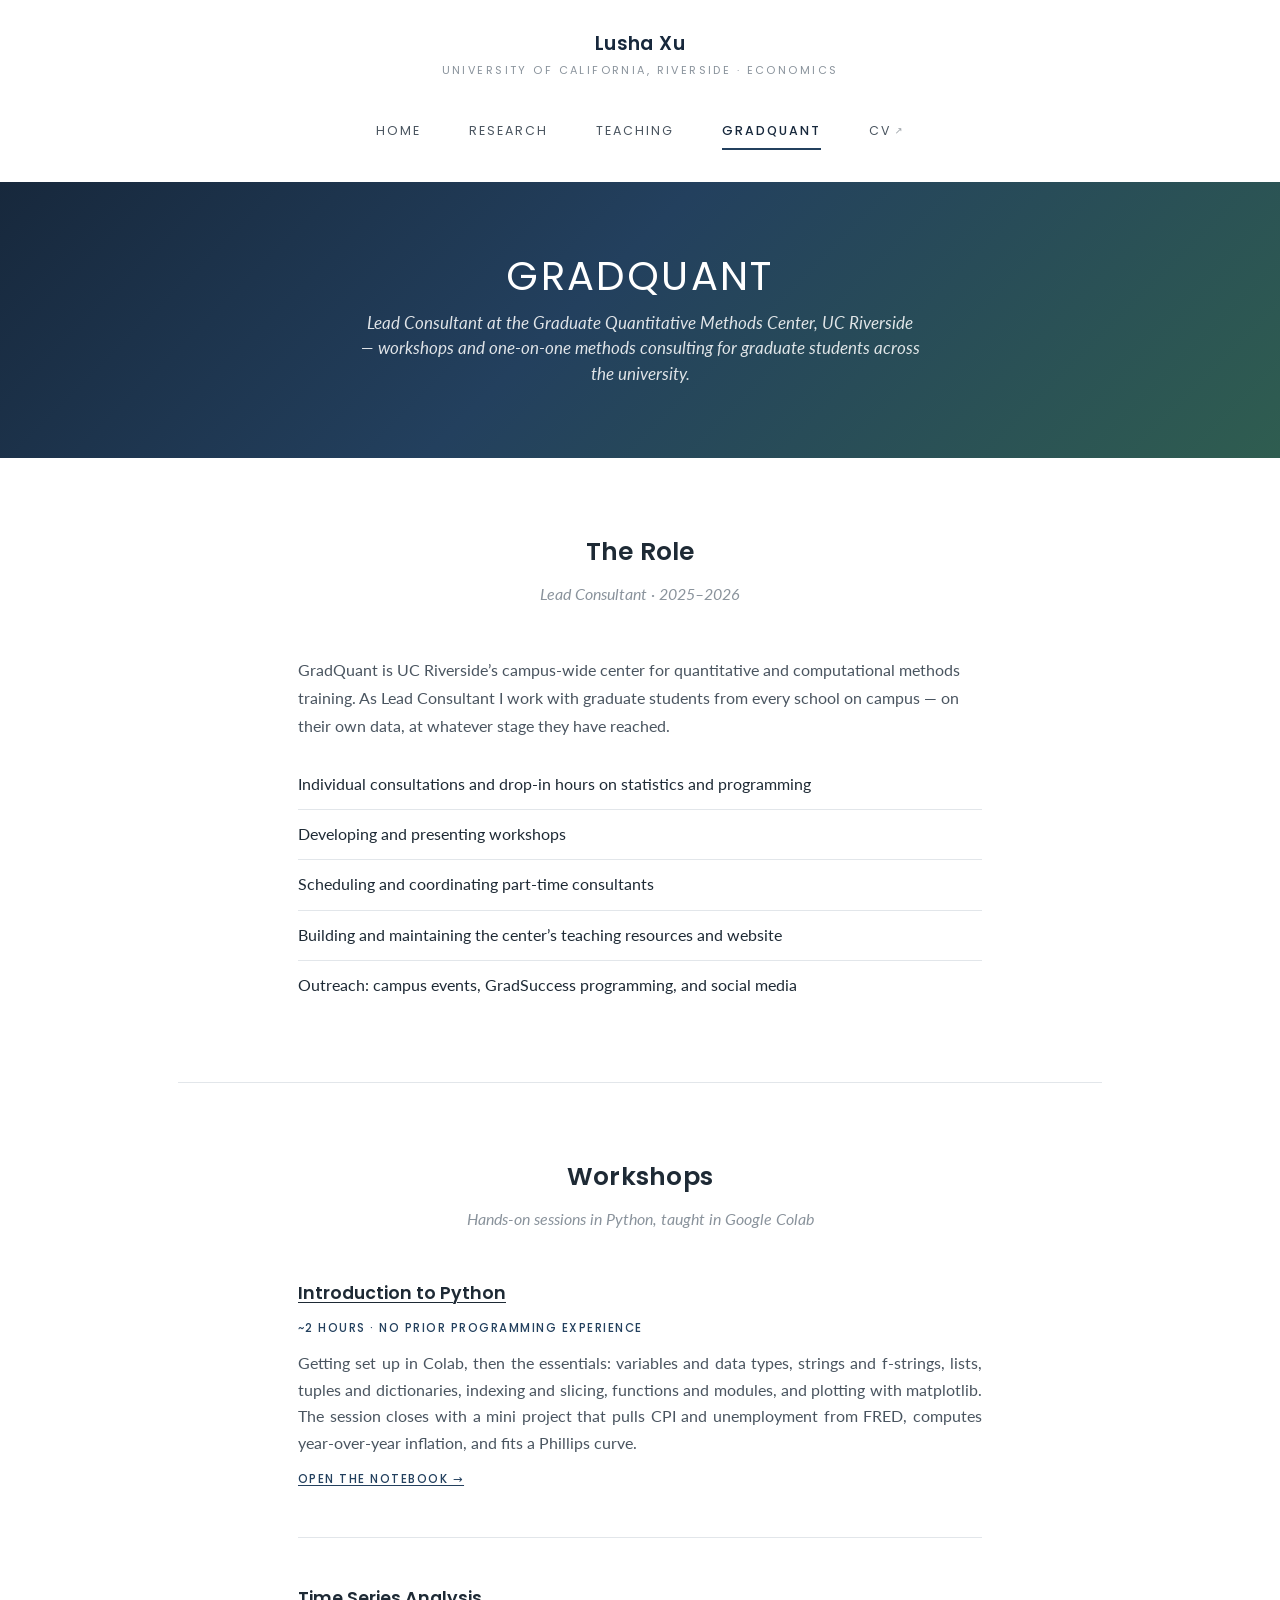
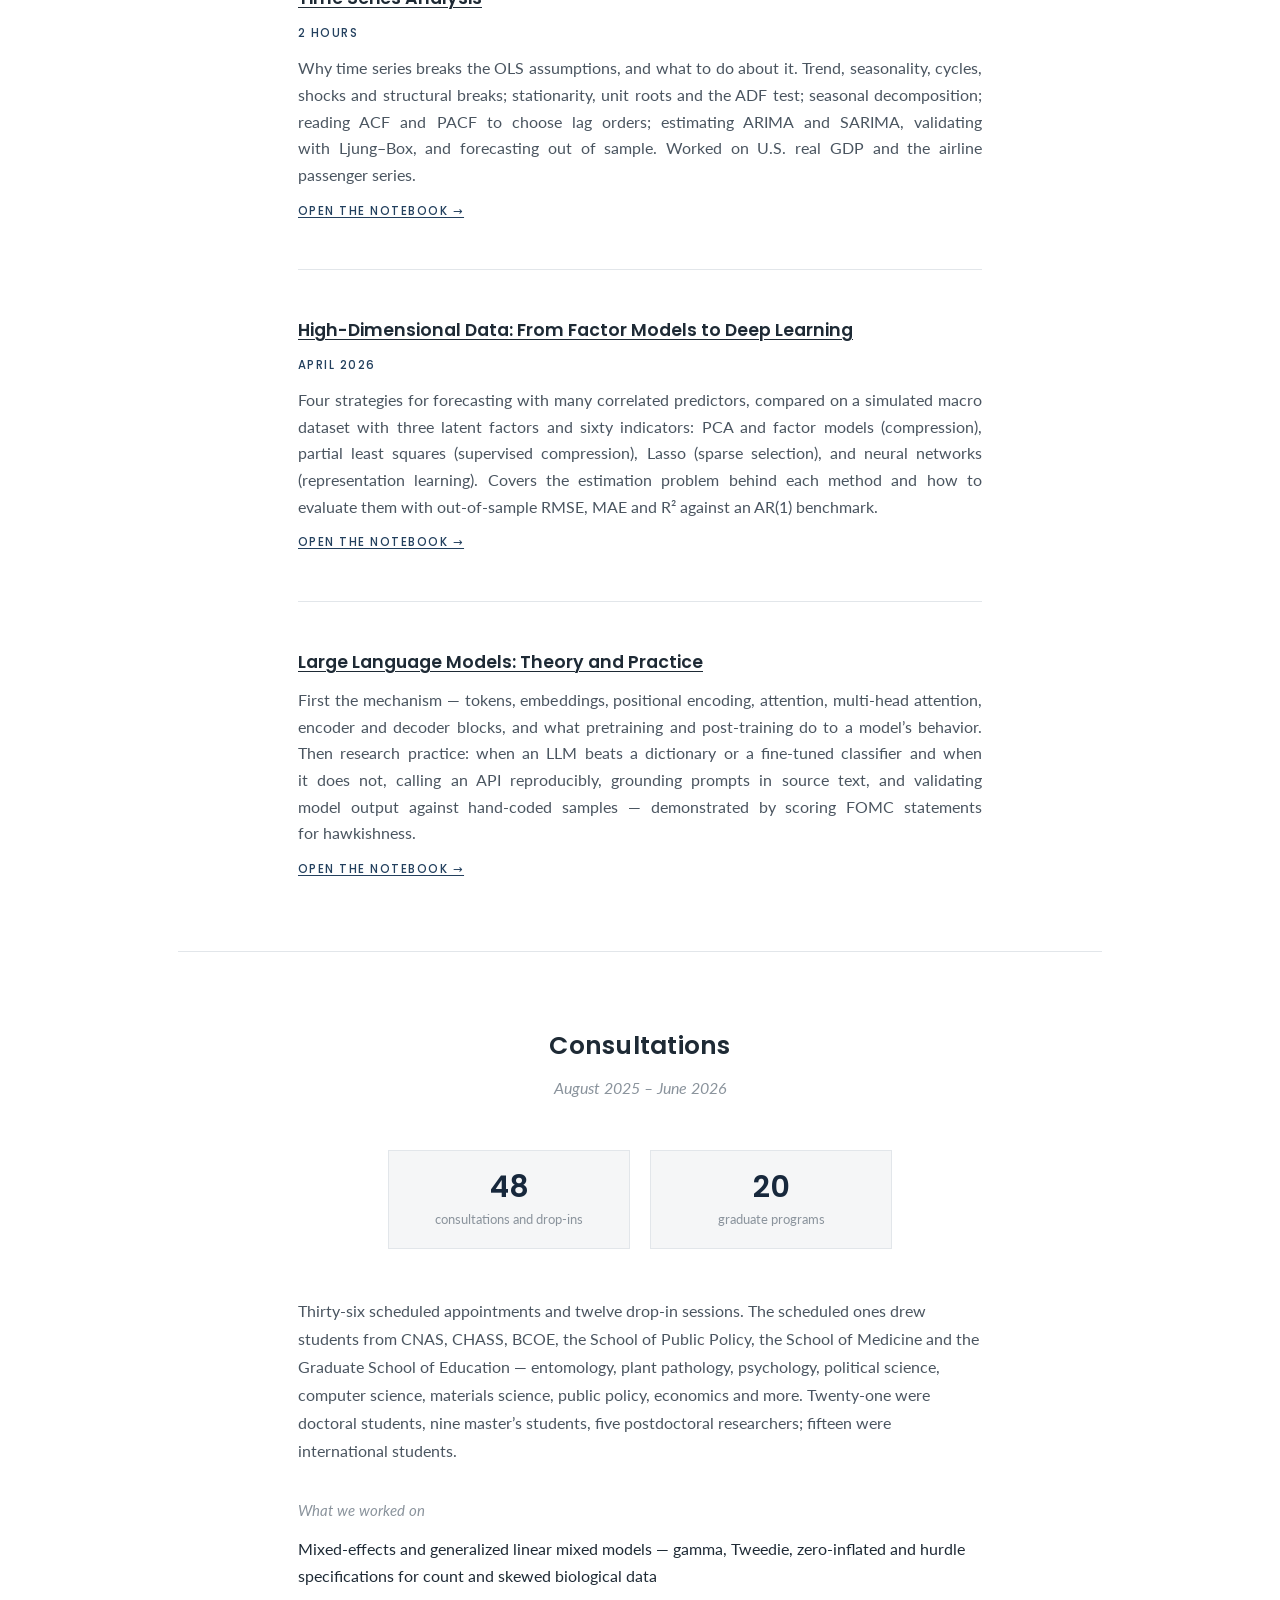
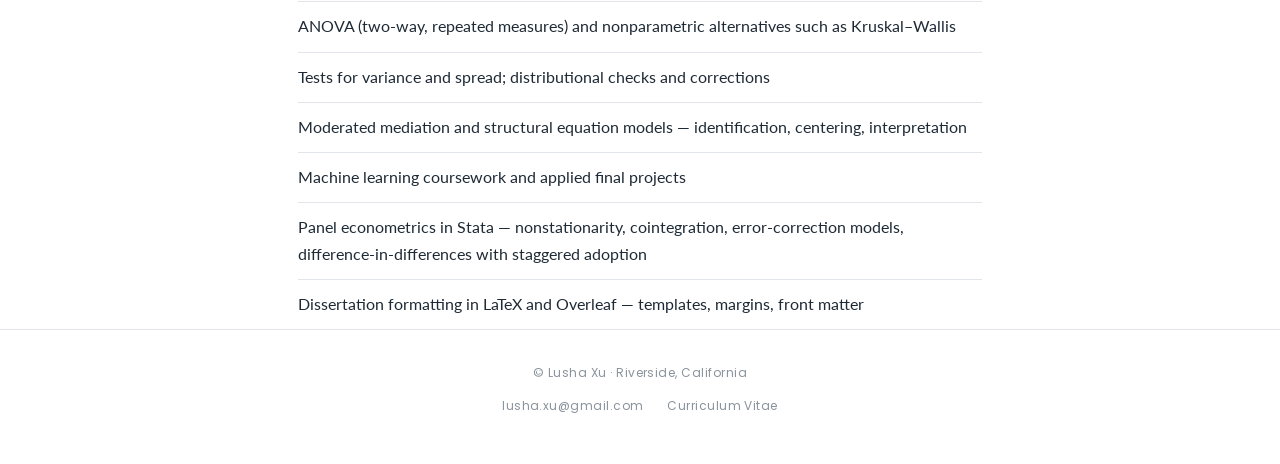
==== gradquant.html @ 6f023ce9 "Restore the 4:5 portrait The square crop lined the columns up but did not look right. Keep the 260px" ====
<!DOCTYPE html>
<html lang="en">
<head>
<meta charset="UTF-8">
<meta name="viewport" content="width=device-width, initial-scale=1.0">
<title>GradQuant &mdash; Lusha Xu</title>
<meta name="description" content="Lusha Xu is Lead Consultant at GradQuant, UC Riverside's Graduate Quantitative Methods Center: workshops on Python, time series, high-dimensional data, and large language models, plus one-on-one methods consulting for graduate students.">
<link rel="canonical" href="https://lushaxu.com/gradquant.html">
<meta property="og:type" content="website">
<meta property="og:title" content="GradQuant &mdash; Lusha Xu">
<meta property="og:description" content="Workshops and one-on-one quantitative methods consulting for graduate students across UC Riverside.">
<meta property="og:url" content="https://lushaxu.com/gradquant.html">
<meta property="og:image" content="https://lushaxu.com/apple-touch-icon.png">
<meta name="twitter:card" content="summary">
<link rel="icon" href="favicon.svg" type="image/svg+xml">
<link rel="icon" href="favicon.ico" sizes="any">
<link rel="apple-touch-icon" href="apple-touch-icon.png">
<link rel="stylesheet" href="assets/style.css?v=11">
</head>
<body>

  <a class="skip-link" href="#main">Skip to content</a>

  <header class="masthead">
    <a class="wordmark" href="index.html">
      <span class="wordmark-inst">Lusha Xu</span>
      <span class="wordmark-dept">University of California, Riverside &middot; Economics</span>
    </a>
    <nav class="mainnav" aria-label="Primary">
      <a href="index.html">Home</a>
      <a href="research.html">Research</a>
      <a href="teaching.html">Teaching</a>
      <a href="gradquant.html" aria-current="page">GradQuant</a>
      <a href="CV.pdf" target="_blank" rel="noopener">CV<span class="ext" aria-hidden="true">&#8599;</span></a>
    </nav>
  </header>

  <section class="hero hero--slim">
    <div class="hero-inner">
      <h1 class="hero-name">GradQuant</h1>
      <p class="hero-sub">Lead Consultant at the Graduate Quantitative Methods Center, UC Riverside &mdash; workshops and one-on-one methods consulting for graduate students across the university.</p>
    </div>
  </section>

  <main id="main" class="wrap">

    <section class="block" id="role">
      <h2 class="block-title">The Role<span class="sub">Lead Consultant &middot; 2025&ndash;2026</span></h2>
      <div class="course-group">
        <p class="cons-desc">
          GradQuant is UC Riverside&rsquo;s campus-wide center for quantitative and computational
          methods training. As Lead Consultant I work with graduate students from every school on
          campus &mdash; on their own data, at whatever stage they have reached.
        </p>
        <ul class="courses">
          <li><span class="title">Individual consultations and drop-in hours on statistics and programming</span></li>
          <li><span class="title">Developing and presenting workshops</span></li>
          <li><span class="title">Scheduling and coordinating part-time consultants</span></li>
          <li><span class="title">Building and maintaining the center&rsquo;s teaching resources and website</span></li>
          <li><span class="title">Outreach: campus events, GradSuccess programming, and social media</span></li>
        </ul>
      </div>
    </section>

    <section class="block" id="workshops">
      <h2 class="block-title">Workshops<span class="sub">Hands-on sessions in Python, taught in Google Colab</span></h2>

      <article class="paper">
        <h3>Introduction to Python</h3>
        <p class="meta">~2 hours &middot; no prior programming experience</p>
        <p class="abstract">
          Getting set up in Colab, then the essentials: variables and data types, strings and
          f-strings, lists, tuples and dictionaries, indexing and slicing, functions and modules,
          and plotting with matplotlib. The session closes with a mini project that pulls CPI and
          unemployment from FRED, computes year-over-year inflation, and fits a Phillips curve.
        </p>
        <p class="meta"><a href="workshops/intro-to-python.html">Open the notebook &rarr;</a></p>
      </article>

      <article class="paper">
        <h3>Time Series Analysis</h3>
        <p class="meta">2 hours</p>
        <p class="abstract">
          Why time series breaks the OLS assumptions, and what to do about it. Trend, seasonality,
          cycles, shocks and structural breaks; stationarity, unit roots and the ADF test; seasonal
          decomposition; reading ACF and PACF to choose lag orders; estimating ARIMA and SARIMA,
          validating with Ljung&ndash;Box, and forecasting out of sample. Worked on U.S. real GDP and
          the airline passenger series.
        </p>
        <p class="meta"><a href="workshops/time-series-analysis.html">Open the notebook &rarr;</a></p>
      </article>

      <article class="paper">
        <h3>High-Dimensional Data: From Factor Models to Deep Learning</h3>
        <p class="meta">April 2026</p>
        <p class="abstract">
          Four strategies for forecasting with many correlated predictors, compared on a simulated
          macro dataset with three latent factors and sixty indicators: PCA and factor models
          (compression), partial least squares (supervised compression), Lasso (sparse selection),
          and neural networks (representation learning). Covers the estimation problem behind each
          method and how to evaluate them with out-of-sample RMSE, MAE and R&sup2; against an AR(1)
          benchmark.
        </p>
        <p class="meta"><a href="workshops/high-dimensional-data.html">Open the notebook &rarr;</a></p>
      </article>

      <article class="paper">
        <h3>Large Language Models: Theory and Practice</h3>
        <p class="abstract">
          First the mechanism &mdash; tokens, embeddings, positional encoding, attention,
          multi-head attention, encoder and decoder blocks, and what pretraining and post-training
          do to a model&rsquo;s behavior. Then research practice: when an LLM beats a dictionary or a
          fine-tuned classifier and when it does not, calling an API reproducibly, grounding prompts
          in source text, and validating model output against hand-coded samples &mdash; demonstrated
          by scoring FOMC statements for hawkishness.
        </p>
        <p class="meta"><a href="workshops/llm-theory-and-practice.html">Open the notebook &rarr;</a></p>
      </article>
    </section>

    <section class="block" id="consultations">
      <h2 class="block-title">Consultations<span class="sub">August 2025 &ndash; June 2026</span></h2>

      <ul class="stats">
        <li><span class="n">48</span><span class="k">consultations and drop-ins</span></li>
        <li><span class="n">20</span><span class="k">graduate programs</span></li>
      </ul>

      <div class="course-group">
        <p class="cons-desc">
          Thirty-six scheduled appointments and twelve drop-in sessions. The scheduled ones drew
          students from CNAS, CHASS, BCOE, the School of Public Policy, the School of Medicine and
          the Graduate School of Education &mdash; entomology, plant pathology, psychology, political
          science, computer science, materials science, public policy, economics and more.
          Twenty-one were doctoral students, nine master&rsquo;s students, five postdoctoral
          researchers; fifteen were international students.
        </p>

        <div class="course-sub">What we worked on</div>
        <ul class="courses">
          <li><span class="title">Mixed-effects and generalized linear mixed models &mdash; gamma, Tweedie, zero-inflated and hurdle specifications for count and skewed biological data</span></li>
          <li><span class="title">ANOVA (two-way, repeated measures) and nonparametric alternatives such as Kruskal&ndash;Wallis</span></li>
          <li><span class="title">Tests for variance and spread; distributional checks and corrections</span></li>
          <li><span class="title">Moderated mediation and structural equation models &mdash; identification, centering, interpretation</span></li>
          <li><span class="title">Machine learning coursework and applied final projects</span></li>
          <li><span class="title">Panel econometrics in Stata &mdash; nonstationarity, cointegration, error-correction models, difference-in-differences with staggered adoption</span></li>
          <li><span class="title">Dissertation formatting in LaTeX and Overleaf &mdash; templates, margins, front matter</span></li>
        </ul>
      </div>
    </section>

  </main>

  <footer class="site-foot">
    <span>&copy; Lusha Xu &middot; Riverside, California</span>
    <span class="line2">
      <a href="mailto:lusha.xu@gmail.com">lusha.xu@gmail.com</a>
      <a href="CV.pdf" target="_blank" rel="noopener">Curriculum Vitae</a>
    </span>
  </footer>

</body>
</html>
---- assets/style.css ----
@import url('https://fonts.googleapis.com/css2?family=Poppins:wght@300;400;500;600&family=Lato:ital,wght@0,300;0,400;0,700;1,400&display=swap');

/* ============================================================
   Tokens
   ============================================================ */
:root{
  --paper:     #FFFFFF;
  --paper-alt: #F5F6F7;
  --ink:       #4A5560;
  --ink-strong:#1E2A35;
  --ink-faint: #8A939C;
  --navy:      #23405E;
  --navy-deep: #17283C;
  --teal:      #2F5D50;
  --rule:      #E2E6EA;

  --wrap: 980px;

  --s1: 6px;  --s2: 12px; --s3: 20px;
  --s4: 32px; --s5: 48px; --s6: 72px; --s7: 104px;

  --display: 'Poppins', system-ui, -apple-system, sans-serif;
  --body:    'Lato', system-ui, -apple-system, sans-serif;
}

*{ box-sizing:border-box; }
html{ scroll-behavior:smooth; }

body{
  margin:0;
  background:var(--paper);
  color:var(--ink);
  font-family:var(--body);
  font-size:16px;
  line-height:1.75;
  -webkit-font-smoothing:antialiased;
  -moz-osx-font-smoothing:grayscale;
  text-rendering:optimizeLegibility;
}

h1,h2,h3,h4{
  font-family:var(--display);
  color:var(--ink-strong);
  margin:0;
  font-weight:500;
  text-wrap:balance;
}
p{ margin:0 0 var(--s3); text-wrap:pretty; }
p:last-child{ margin-bottom:0; }

a{ color:var(--navy); text-decoration-thickness:1px; text-underline-offset:2px; }
a:hover{ color:var(--teal); }

:focus-visible{ outline:2px solid var(--navy); outline-offset:3px; border-radius:2px; }

.skip-link{
  position:absolute; left:-9999px; top:0; z-index:90;
  background:var(--navy-deep); color:#fff;
  font-family:var(--display); font-size:13px; padding:10px 16px;
  text-decoration:none;
}
.skip-link:focus{ left:0; color:#fff; }

.wrap{ max-width:var(--wrap); margin:0 auto; padding:0 28px; }

/* ============================================================
   Masthead: centered wordmark over a centered nav
   ============================================================ */
.masthead{
  padding:var(--s4) 28px var(--s2);
  text-align:center;
}
.wordmark{
  display:inline-block;
  text-decoration:none;
  color:inherit;
  padding-bottom:var(--s2);
}
.wordmark-inst{
  display:block;
  font-family:var(--display);
  font-size:19px;
  font-weight:600;
  letter-spacing:0.02em;
  color:var(--navy-deep);
  line-height:1.25;
}
.wordmark-dept{
  display:block;
  font-family:var(--display);
  font-size:11px;
  font-weight:400;
  letter-spacing:0.22em;
  text-transform:uppercase;
  color:var(--ink-faint);
  margin-top:5px;
}

.mainnav{
  display:flex;
  justify-content:center;
  flex-wrap:wrap;
  gap:0 var(--s5);
  padding-top:var(--s3);
}
.mainnav a{
  position:relative;
  font-family:var(--display);
  font-size:12.5px;
  font-weight:400;
  letter-spacing:0.16em;
  text-transform:uppercase;
  color:var(--ink);
  text-decoration:none;
  padding:8px 0;
  transition:color .15s ease;
}
.mainnav a::after{
  content:"";
  position:absolute; left:0; right:0; bottom:0;
  height:1.5px; background:transparent;
  transition:background .15s ease;
}
.mainnav a:hover{ color:var(--navy); }
.mainnav a:hover::after{ background:var(--rule); }
.mainnav a[aria-current="page"]{ color:var(--navy-deep); font-weight:500; }
.mainnav a[aria-current="page"]::after{ background:var(--navy); }
.mainnav a .ext{ margin-left:4px; font-size:9.5px; vertical-align:1px; opacity:.55; }

/* ============================================================
   Hero band
   To use a photo instead of the gradient, drop the file at
   assets/banner.jpg and replace the background below with:
     linear-gradient(rgba(23,40,60,.55), rgba(23,40,60,.55)),
     url('banner.jpg') center/cover;
   ============================================================ */
.hero{
  margin-top:var(--s3);
  padding:var(--s7) 28px;
  text-align:center;
  color:#fff;
  background:linear-gradient(135deg, var(--navy-deep) 0%, var(--navy) 45%, var(--teal) 100%);
}
.hero-inner{ max-width:var(--wrap); margin:0 auto; }
.hero-name{
  font-family:var(--display);
  font-weight:300;
  font-size:clamp(34px, 5.2vw, 52px);
  letter-spacing:0.03em;
  line-height:1.1;
  margin:0;
  color:#fff;
}
.hero-title{
  font-family:var(--display);
  font-weight:600;
  font-size:clamp(19px, 2.5vw, 27px);
  line-height:1.35;
  letter-spacing:0.01em;
  margin:var(--s3) auto 0;
  max-width:34ch;
  color:#fff;
}
.btn{
  display:inline-block;
  margin-top:var(--s4);
  font-family:var(--display);
  font-size:12px;
  font-weight:500;
  letter-spacing:0.16em;
  text-transform:uppercase;
  text-decoration:none;
  color:#fff;
  background:rgba(9,18,28,.72);
  border:1px solid rgba(255,255,255,.35);
  padding:13px 30px;
  transition:background .18s ease, border-color .18s ease;
}
.btn:hover{ background:#091420; border-color:#fff; color:#fff; }

.btn--ink{
  margin-top:var(--s3);
  background:var(--navy-deep);
  border-color:var(--navy-deep);
  padding:11px 24px;
  font-size:11.5px;
}
.btn--ink:hover{ background:var(--teal); border-color:var(--teal); color:#fff; }

/* slim variant for interior pages */
.hero--slim{ padding:var(--s6) 28px; }
.hero--slim .hero-name{
  font-size:clamp(28px, 4vw, 40px);
  font-weight:400;
  letter-spacing:0.06em;
  text-transform:uppercase;
}
.hero--slim .hero-sub{
  font-family:var(--body);
  font-style:italic;
  font-size:17px;
  line-height:1.5;
  margin:var(--s2) auto 0;
  max-width:56ch;
  color:rgba(255,255,255,.86);
}

/* ============================================================
   Blocks
   ============================================================ */
main{ padding-bottom:var(--s6); }

.block{
  padding-top:var(--s6);
  margin-top:var(--s6);
  border-top:1px solid var(--rule);
  scroll-margin-top:var(--s3);
}
.block:first-child{ border-top:none; margin-top:0; }

.block-title{
  font-family:var(--display);
  font-size:25px;
  font-weight:600;
  text-align:center;
  letter-spacing:0.01em;
  margin-bottom:var(--s5);
}
.block-title .sub{
  display:block;
  font-family:var(--body);
  font-style:italic;
  font-weight:400;
  font-size:16px;
  color:var(--ink-faint);
  margin-top:var(--s1);
  letter-spacing:0;
}

/* ---- intro: portrait beside bio ---- */
.intro{
  padding-top:var(--s5);
  display:grid;
  grid-template-columns:260px minmax(0,1fr);
  gap:var(--s5);
  align-items:start;
}
.portrait{
  display:block;
  width:100%;
  height:auto;
  aspect-ratio:4 / 5;
  object-fit:cover;
  object-position:center 18%;
  background:var(--paper-alt);
}
.intro-id{ min-width:0; }
.intro-id .portrait{ margin-bottom:var(--s3); }
.intro-name{
  font-family:var(--display);
  font-size:clamp(26px, 2.7vw, 32px);
  font-weight:300;
  letter-spacing:0.02em;
  line-height:1.1;
  color:var(--navy-deep);
}
.intro-mail{
  display:inline-block;
  margin-top:var(--s2);
  font-family:var(--display);
  font-size:13.5px;
  letter-spacing:0.01em;
  color:var(--navy);
  text-decoration:none;
  border-bottom:1px solid var(--rule);
  padding-bottom:2px;
  transition:color .15s ease, border-color .15s ease;
}
.intro-mail:hover{ color:var(--teal); border-bottom-color:var(--teal); }

.intro-role{
  margin:var(--s1) 0 0;
  font-family:var(--display);
  font-size:15px;
  font-weight:500;
  line-height:1.5;
  color:var(--ink);
}

/* pull the first line's leading out so its cap-height sits level with the
   top edge of the portrait, rather than the line box doing so */
.intro-text{ margin-top:-6px; max-width:60ch; }
.intro-text p{ font-size:16.5px; }
.intro-text strong{ color:var(--ink-strong); font-weight:700; }

/* ---- stat row ---- */
.stats{
  list-style:none;
  margin:0 auto var(--s5);
  padding:0;
  max-width:56ch;
  display:grid;
  grid-template-columns:repeat(auto-fit, minmax(180px, 1fr));
  gap:var(--s3);
}
.stats li{
  text-align:center;
  padding:var(--s3) var(--s2);
  background:var(--paper-alt);
  border:1px solid var(--rule);
}
.stats .n{
  display:block;
  font-family:var(--display);
  font-size:30px;
  font-weight:600;
  line-height:1.1;
  color:var(--navy-deep);
  font-variant-numeric:tabular-nums;
}
.stats .k{
  display:block;
  margin-top:6px;
  font-size:13px;
  line-height:1.4;
  color:var(--ink-faint);
}

/* ---- interests ---- */
.interests{
  list-style:none; margin:0; padding:0;
  display:flex; flex-wrap:wrap; justify-content:center; gap:10px;
}
.interests li{
  font-family:var(--display);
  font-size:13px;
  letter-spacing:0.02em;
  color:var(--navy);
  border:1px solid var(--rule);
  background:var(--paper-alt);
  padding:8px 16px;
}

/* ============================================================
   Papers
   ============================================================ */
.paper{ max-width:76ch; margin-inline:auto; }
.paper + .paper{ margin-top:var(--s5); padding-top:var(--s5); border-top:1px solid var(--rule); }
.paper h3{
  font-family:var(--display);
  font-size:17.5px;
  font-weight:600;
  line-height:1.45;
  color:var(--ink-strong);
  text-decoration:underline;
  text-decoration-thickness:1px;
  text-underline-offset:3px;
}
.paper .coauthors{
  font-style:italic;
  font-weight:400;
  color:var(--ink);
}
.paper .meta{
  font-family:var(--display);
  font-size:11.5px;
  font-weight:500;
  letter-spacing:0.13em;
  text-transform:uppercase;
  color:var(--navy);
  margin:var(--s2) 0 0;
}
.paper .abstract{
  margin:var(--s2) 0 0;
  text-align:justify;
  hyphens:auto;
  font-size:15.5px;
  line-height:1.72;
}
.paper .abstract .lab{ font-weight:700; color:var(--ink-strong); }

/* ============================================================
   Courses and talks
   ============================================================ */
.course-group{ max-width:76ch; margin-inline:auto; }
.course-group + .course-group{ margin-top:var(--s5); }
.course-group h4{
  font-family:var(--display);
  font-size:11.5px;
  font-weight:500;
  letter-spacing:0.15em;
  text-transform:uppercase;
  color:var(--navy);
  margin-bottom:var(--s2);
  text-align:center;
}
.course-sub{
  font-style:italic;
  font-size:15px;
  color:var(--ink-faint);
  margin:var(--s4) 0 2px;
}
.cons-desc{ margin:var(--s3) 0; }

ul.courses{ list-style:none; margin:0; padding:0; }
ul.courses li{
  display:flex;
  align-items:baseline;
  gap:var(--s3);
  padding:11px 0;
  border-bottom:1px solid var(--rule);
  font-size:15.5px;
}
ul.courses li:last-child{ border-bottom:none; }
ul.courses .code{
  flex:none;
  width:88px;
  font-family:var(--display);
  font-size:12.5px;
  font-weight:500;
  letter-spacing:0.04em;
  color:var(--navy);
}
ul.courses .title{ flex:1 1 auto; min-width:0; color:var(--ink-strong); }
ul.courses .term{
  flex:none;
  font-family:var(--display);
  font-size:12px;
  color:var(--ink-faint);
  text-align:right;
  font-variant-numeric:tabular-nums;
}

.award{
  display:block;
  width:fit-content;
  margin:calc(-1 * var(--s4)) auto var(--s5);
  font-family:var(--display);
  font-size:11.5px;
  font-weight:500;
  letter-spacing:0.13em;
  text-transform:uppercase;
  color:#fff;
  background:var(--ink-strong);
  padding:7px 15px;
}

.talks{ max-width:76ch; margin-inline:auto; }
.talks .row{ display:flex; gap:var(--s4); padding:13px 0; border-bottom:1px solid var(--rule); }
.talks .row:last-child{ border-bottom:none; }
.talks .yr{
  flex:none; width:56px;
  font-family:var(--display);
  font-size:13px;
  font-weight:500;
  color:var(--navy);
  font-variant-numeric:tabular-nums;
}
.talks .venues{ flex:1 1 auto; min-width:0; }
.talks .venues div + div{ margin-top:7px; }
.talks .note{
  margin-left:6px;
  font-family:var(--display);
  font-size:10.5px;
  font-weight:500;
  letter-spacing:0.1em;
  text-transform:uppercase;
  color:var(--ink-faint);
  vertical-align:1px;
  white-space:nowrap;
}

/* ============================================================
   Student comment stickies
   ============================================================ */
.notes-head{
  font-family:var(--display);
  font-size:11.5px;
  font-weight:500;
  letter-spacing:0.15em;
  text-transform:uppercase;
  color:var(--navy);
  text-align:center;
  margin:var(--s6) 0 var(--s1);
}
.notes-note{
  font-style:italic;
  font-size:14px;
  color:var(--ink-faint);
  text-align:center;
  margin:0 auto var(--s4);
  max-width:52ch;
}

.notes{
  list-style:none;
  margin:0;
  padding:var(--s1) 0;
  display:grid;
  grid-template-columns:repeat(auto-fill, minmax(240px, 1fr));
  gap:var(--s4) var(--s3);
  align-items:start;
}

.note{
  margin:0;
  padding:var(--s3) var(--s3) calc(var(--s3) - 2px);
  background:var(--note-bg, var(--paper-alt));
  border:1px solid var(--rule);
  box-shadow:0 1px 2px rgba(30,42,53,.05), 0 6px 14px -8px rgba(30,42,53,.22);
  transition:transform .2s ease, box-shadow .2s ease;
}
.note blockquote{
  margin:0;
  font-size:14.5px;
  line-height:1.62;
  color:var(--ink-strong);
  text-wrap:pretty;
}
.note blockquote::before{
  content:"\201C";
  display:block;
  font-family:var(--display);
  font-size:30px;
  font-weight:600;
  line-height:.1;
  height:14px;
  color:var(--navy);
  opacity:.28;
}
.note figcaption{
  margin-top:var(--s2);
  padding-top:9px;
  border-top:1px solid rgba(30,42,53,.09);
  font-family:var(--display);
  font-size:10.5px;
  font-weight:500;
  letter-spacing:0.13em;
  text-transform:uppercase;
  color:var(--ink-faint);
}

/* tinted paper + a slight tilt, cycled every four notes */
.note:nth-child(4n+1){ --note-bg:#FBF7EC; transform:rotate(-0.7deg); }
.note:nth-child(4n+2){ --note-bg:#F1F5F3; transform:rotate(0.6deg);  }
.note:nth-child(4n+3){ --note-bg:#F3F5F8; transform:rotate(-0.4deg); }
.note:nth-child(4n){   --note-bg:#F9F4F1; transform:rotate(0.8deg);  }

.notes .note:hover{
  transform:rotate(0deg) translateY(-2px);
  box-shadow:0 1px 2px rgba(30,42,53,.06), 0 12px 22px -10px rgba(30,42,53,.28);
}

/* ============================================================
   Footer
   ============================================================ */
.site-foot{
  border-top:1px solid var(--rule);
  padding:var(--s4) 28px var(--s5);
  text-align:center;
  font-family:var(--display);
  font-size:12px;
  letter-spacing:0.04em;
  color:var(--ink-faint);
}
.site-foot a{ color:var(--ink-faint); text-decoration:none; margin:0 10px; }
.site-foot a:hover{ color:var(--navy); }
.site-foot .line2{ display:block; margin-top:var(--s2); }

/* ============================================================
   Responsive
   ============================================================ */
@media (max-width:820px){
  .hero{ padding:var(--s6) 24px; }
  .intro{ grid-template-columns:1fr; gap:var(--s4); }
  .intro-id{ text-align:center; }
  .intro-id .portrait{ margin-inline:auto; }
  .portrait{ width:min(260px, 62vw); }
  .intro-name{ font-size:clamp(28px, 7vw, 34px); }
  .mainnav{ gap:0 var(--s4); }
}

@media (max-width:560px){
  :root{ --s6:52px; --s7:64px; }
  .mainnav{ gap:0 var(--s2); }
  .mainnav a{ font-size:11px; letter-spacing:0.08em; }
  .portrait{ width:min(200px, 52vw); }
  .paper .abstract{ text-align:left; }
  ul.courses li{ flex-wrap:wrap; gap:2px var(--s2); }
  ul.courses .code{ width:auto; }
  ul.courses .term{ width:100%; text-align:left; }
  .talks .row{ flex-direction:column; gap:4px; }
  .notes{ grid-template-columns:1fr; gap:var(--s3); }
  .note{ transform:none !important; }
}

/* ============================================================
   Print
   ============================================================ */
@media print{
  body{ background:#fff; font-size:11pt; color:#000; }
  .mainnav, .btn, .skip-link, .portrait{ display:none; }
  .hero{ background:none; color:#000; padding:0 0 12pt; }
  .hero-name, .hero-title{ color:#000; }
  .block{ break-inside:avoid; padding-top:14pt; margin-top:14pt; }
  .paper, ul.courses li, .note{ break-inside:avoid; }
  .notes{ display:block; }
  .note{ transform:none !important; box-shadow:none; background:none; border:none;
         border-left:2pt solid #000; padding:0 0 0 10pt; margin-bottom:10pt; }
  .note blockquote::before{ display:none; }
  a{ color:#000; text-decoration:none; }
}

@media (prefers-reduced-motion: reduce){
  html{ scroll-behavior:auto; }
  .mainnav a, .btn, .note{ transition:none; }
  .note{ transform:none !important; }
}
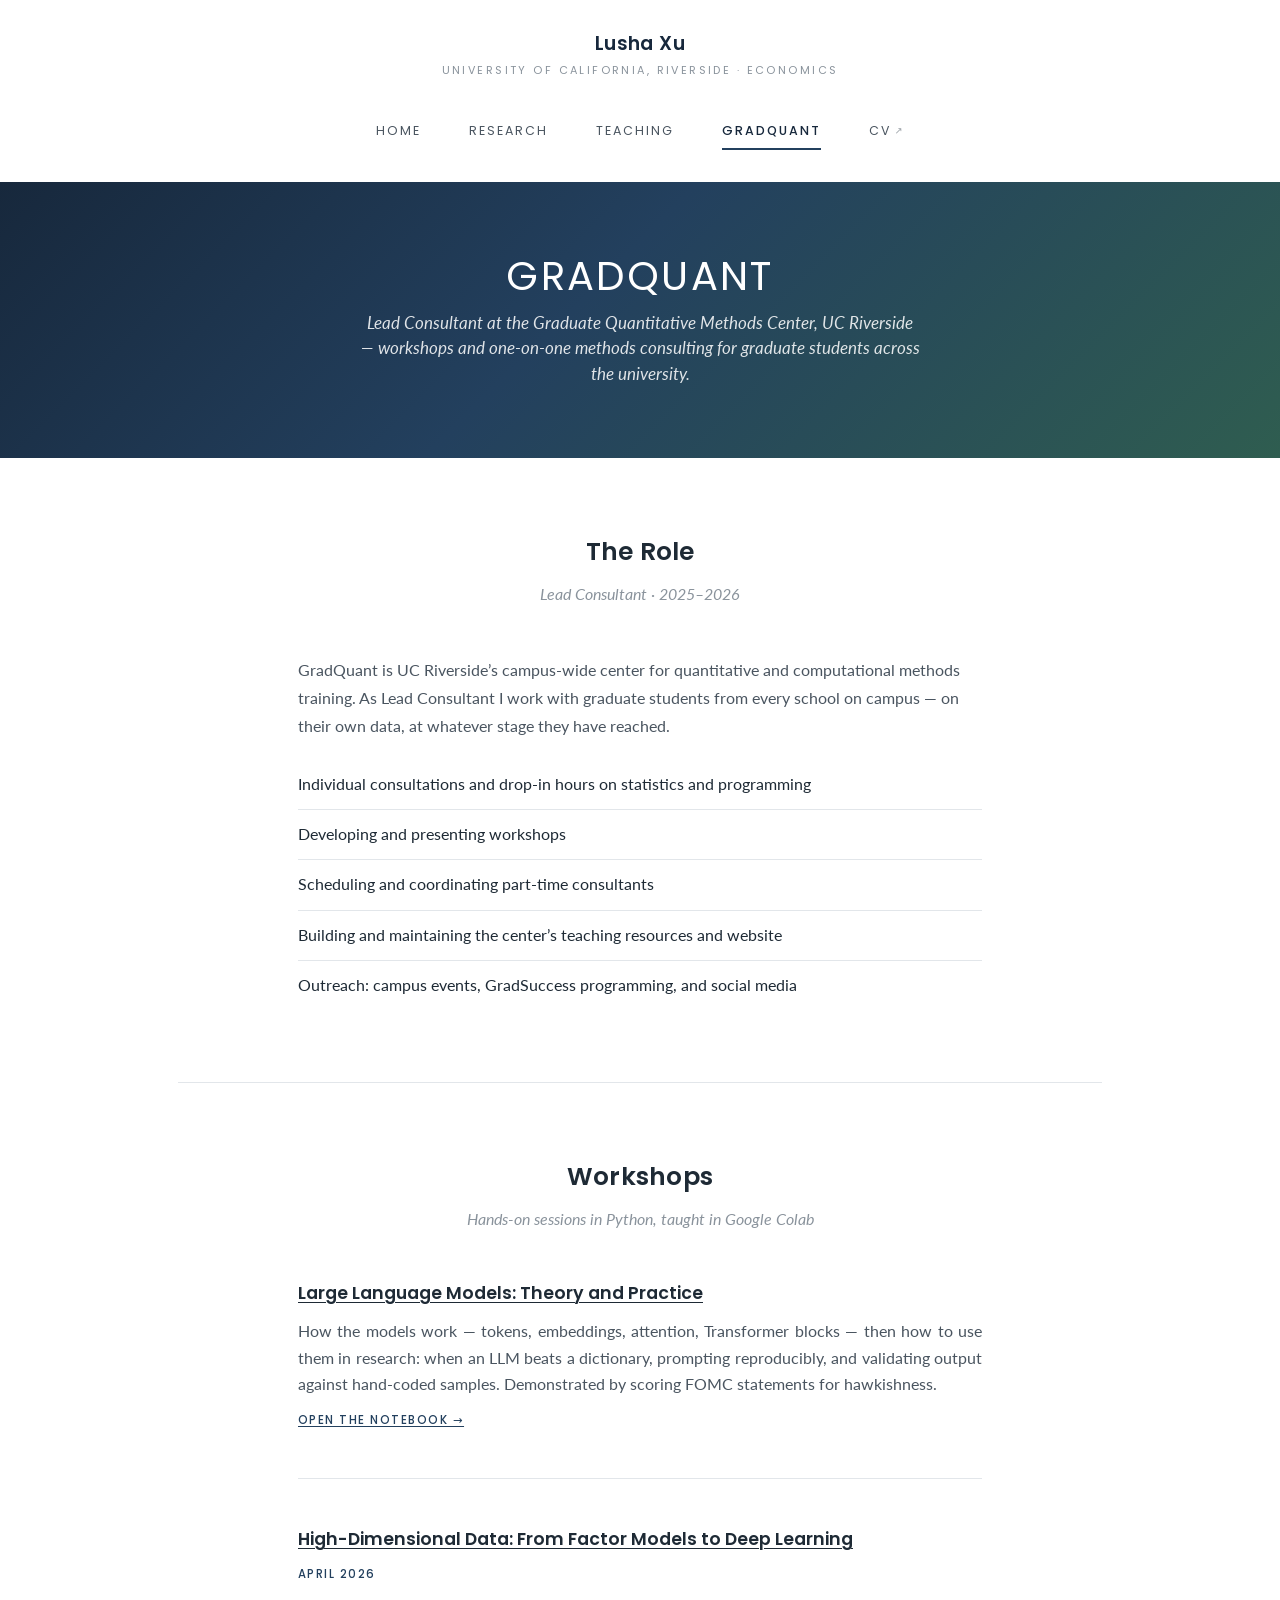
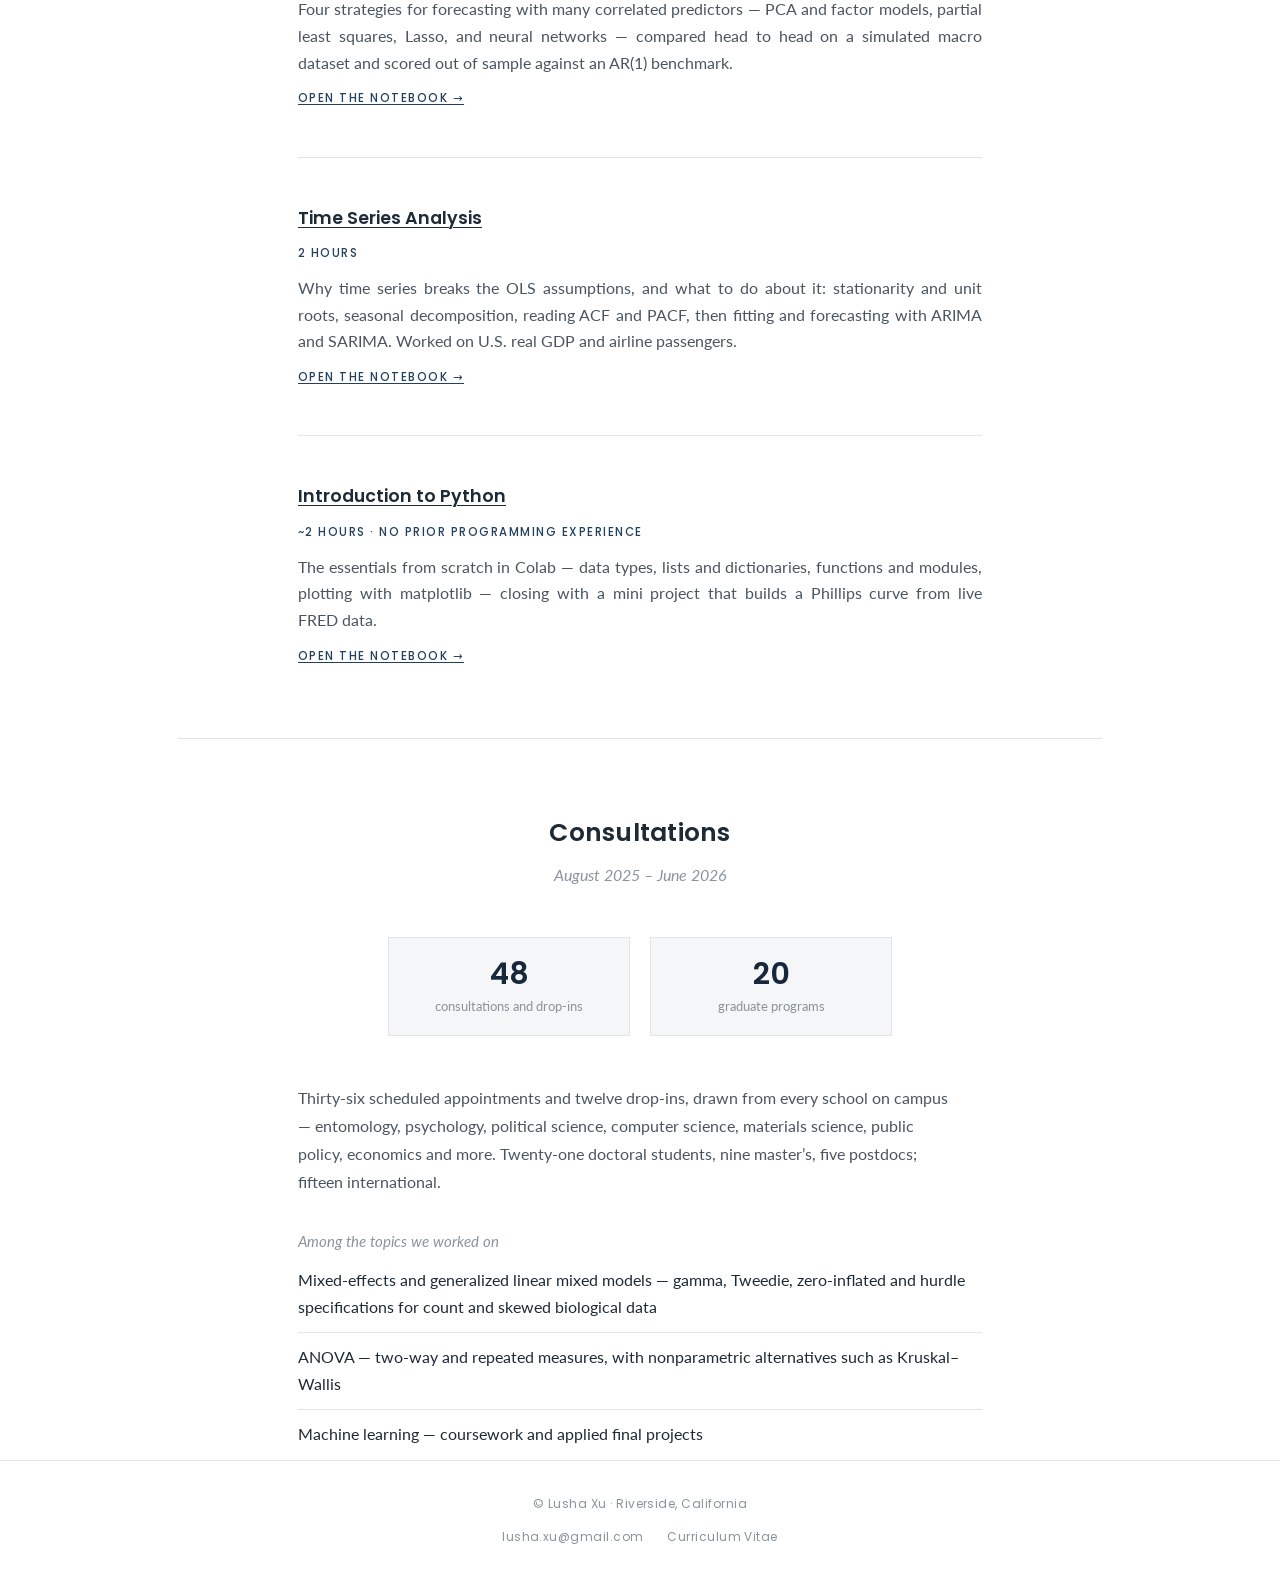
==== commit 3952d21f: "Install the new workshop exports and tighten the GradQuant page Replace all four HTML exports with t" ====
--- a/gradquant.html
+++ b/gradquant.html
@@ -15,7 +15,7 @@
 <link rel="icon" href="favicon.svg" type="image/svg+xml">
 <link rel="icon" href="favicon.ico" sizes="any">
 <link rel="apple-touch-icon" href="apple-touch-icon.png">
-<link rel="stylesheet" href="assets/style.css?v=11">
+<link rel="stylesheet" href="assets/style.css?v=13">
 </head>
 <body>
 
@@ -66,55 +66,47 @@
       <h2 class="block-title">Workshops<span class="sub">Hands-on sessions in Python, taught in Google Colab</span></h2>
 
       <article class="paper">
-        <h3>Introduction to Python</h3>
-        <p class="meta">~2 hours &middot; no prior programming experience</p>
+        <h3>Large Language Models: Theory and Practice</h3>
         <p class="abstract">
-          Getting set up in Colab, then the essentials: variables and data types, strings and
-          f-strings, lists, tuples and dictionaries, indexing and slicing, functions and modules,
-          and plotting with matplotlib. The session closes with a mini project that pulls CPI and
-          unemployment from FRED, computes year-over-year inflation, and fits a Phillips curve.
+            How the models work &mdash; tokens, embeddings, attention, Transformer blocks &mdash; then
+            how to use them in research: when an LLM beats a dictionary, prompting reproducibly, and
+            validating output against hand-coded samples. Demonstrated by scoring FOMC statements for
+            hawkishness.
         </p>
-        <p class="meta"><a href="workshops/intro-to-python.html">Open the notebook &rarr;</a></p>
+        <p class="meta"><a href="workshops/llm-theory-and-practice.html">Open the notebook &rarr;</a></p>
+      </article>
+
+      <article class="paper">
+        <h3>High-Dimensional Data: From Factor Models to Deep Learning</h3>
+        <p class="meta">April 2026</p>
+        <p class="abstract">
+            Four strategies for forecasting with many correlated predictors &mdash; PCA and factor
+            models, partial least squares, Lasso, and neural networks &mdash; compared head to head on a
+            simulated macro dataset and scored out of sample against an AR(1) benchmark.
+        </p>
+        <p class="meta"><a href="workshops/high-dimensional-data.html">Open the notebook &rarr;</a></p>
       </article>
 
       <article class="paper">
         <h3>Time Series Analysis</h3>
         <p class="meta">2 hours</p>
         <p class="abstract">
-          Why time series breaks the OLS assumptions, and what to do about it. Trend, seasonality,
-          cycles, shocks and structural breaks; stationarity, unit roots and the ADF test; seasonal
-          decomposition; reading ACF and PACF to choose lag orders; estimating ARIMA and SARIMA,
-          validating with Ljung&ndash;Box, and forecasting out of sample. Worked on U.S. real GDP and
-          the airline passenger series.
+            Why time series breaks the OLS assumptions, and what to do about it: stationarity and unit
+            roots, seasonal decomposition, reading ACF and PACF, then fitting and forecasting with
+            ARIMA and SARIMA. Worked on U.S. real GDP and airline passengers.
         </p>
         <p class="meta"><a href="workshops/time-series-analysis.html">Open the notebook &rarr;</a></p>
       </article>
 
       <article class="paper">
-        <h3>High-Dimensional Data: From Factor Models to Deep Learning</h3>
-        <p class="meta">April 2026</p>
+        <h3>Introduction to Python</h3>
+        <p class="meta">~2 hours &middot; no prior programming experience</p>
         <p class="abstract">
-          Four strategies for forecasting with many correlated predictors, compared on a simulated
-          macro dataset with three latent factors and sixty indicators: PCA and factor models
-          (compression), partial least squares (supervised compression), Lasso (sparse selection),
-          and neural networks (representation learning). Covers the estimation problem behind each
-          method and how to evaluate them with out-of-sample RMSE, MAE and R&sup2; against an AR(1)
-          benchmark.
+            The essentials from scratch in Colab &mdash; data types, lists and dictionaries, functions
+            and modules, plotting with matplotlib &mdash; closing with a mini project that builds a
+            Phillips curve from live FRED data.
         </p>
-        <p class="meta"><a href="workshops/high-dimensional-data.html">Open the notebook &rarr;</a></p>
-      </article>
-
-      <article class="paper">
-        <h3>Large Language Models: Theory and Practice</h3>
-        <p class="abstract">
-          First the mechanism &mdash; tokens, embeddings, positional encoding, attention,
-          multi-head attention, encoder and decoder blocks, and what pretraining and post-training
-          do to a model&rsquo;s behavior. Then research practice: when an LLM beats a dictionary or a
-          fine-tuned classifier and when it does not, calling an API reproducibly, grounding prompts
-          in source text, and validating model output against hand-coded samples &mdash; demonstrated
-          by scoring FOMC statements for hawkishness.
-        </p>
-        <p class="meta"><a href="workshops/llm-theory-and-practice.html">Open the notebook &rarr;</a></p>
+        <p class="meta"><a href="workshops/intro-to-python.html">Open the notebook &rarr;</a></p>
       </article>
     </section>
 
@@ -128,23 +120,17 @@
 
       <div class="course-group">
         <p class="cons-desc">
-          Thirty-six scheduled appointments and twelve drop-in sessions. The scheduled ones drew
-          students from CNAS, CHASS, BCOE, the School of Public Policy, the School of Medicine and
-          the Graduate School of Education &mdash; entomology, plant pathology, psychology, political
-          science, computer science, materials science, public policy, economics and more.
-          Twenty-one were doctoral students, nine master&rsquo;s students, five postdoctoral
-          researchers; fifteen were international students.
+          Thirty-six scheduled appointments and twelve drop-ins, drawn from every school on
+          campus &mdash; entomology, psychology, political science, computer science, materials
+          science, public policy, economics and more. Twenty-one doctoral students, nine
+          master&rsquo;s, five postdocs; fifteen international.
         </p>
 
-        <div class="course-sub">What we worked on</div>
+        <div class="course-sub">Among the topics we worked on</div>
         <ul class="courses">
           <li><span class="title">Mixed-effects and generalized linear mixed models &mdash; gamma, Tweedie, zero-inflated and hurdle specifications for count and skewed biological data</span></li>
-          <li><span class="title">ANOVA (two-way, repeated measures) and nonparametric alternatives such as Kruskal&ndash;Wallis</span></li>
-          <li><span class="title">Tests for variance and spread; distributional checks and corrections</span></li>
-          <li><span class="title">Moderated mediation and structural equation models &mdash; identification, centering, interpretation</span></li>
-          <li><span class="title">Machine learning coursework and applied final projects</span></li>
-          <li><span class="title">Panel econometrics in Stata &mdash; nonstationarity, cointegration, error-correction models, difference-in-differences with staggered adoption</span></li>
-          <li><span class="title">Dissertation formatting in LaTeX and Overleaf &mdash; templates, margins, front matter</span></li>
+          <li><span class="title">ANOVA &mdash; two-way and repeated measures, with nonparametric alternatives such as Kruskal&ndash;Wallis</span></li>
+          <li><span class="title">Machine learning &mdash; coursework and applied final projects</span></li>
         </ul>
       </div>
     </section>
--- a/assets/style.css
+++ b/assets/style.css
@@ -458,17 +458,6 @@
 }
 .talks .venues{ flex:1 1 auto; min-width:0; }
 .talks .venues div + div{ margin-top:7px; }
-.talks .note{
-  margin-left:6px;
-  font-family:var(--display);
-  font-size:10.5px;
-  font-weight:500;
-  letter-spacing:0.1em;
-  text-transform:uppercase;
-  color:var(--ink-faint);
-  vertical-align:1px;
-  white-space:nowrap;
-}
 
 /* ============================================================
    Student comment stickies
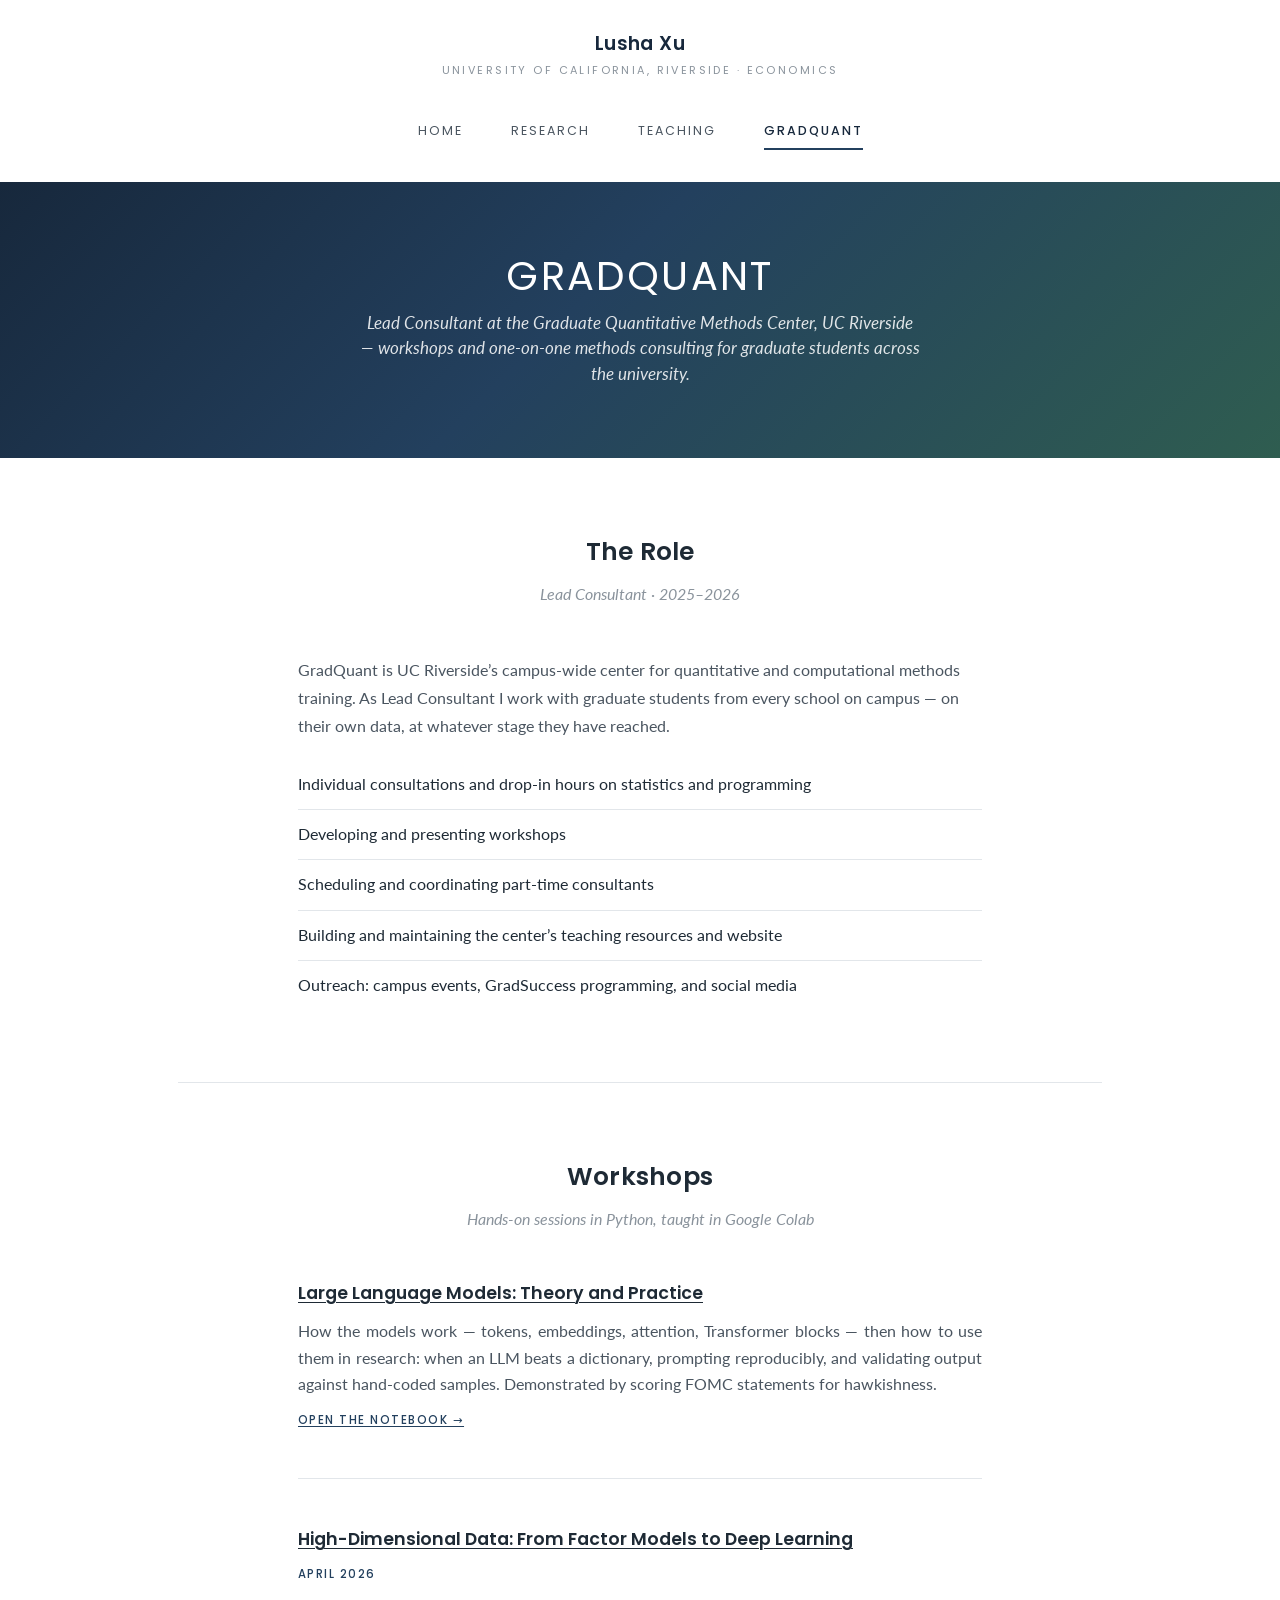
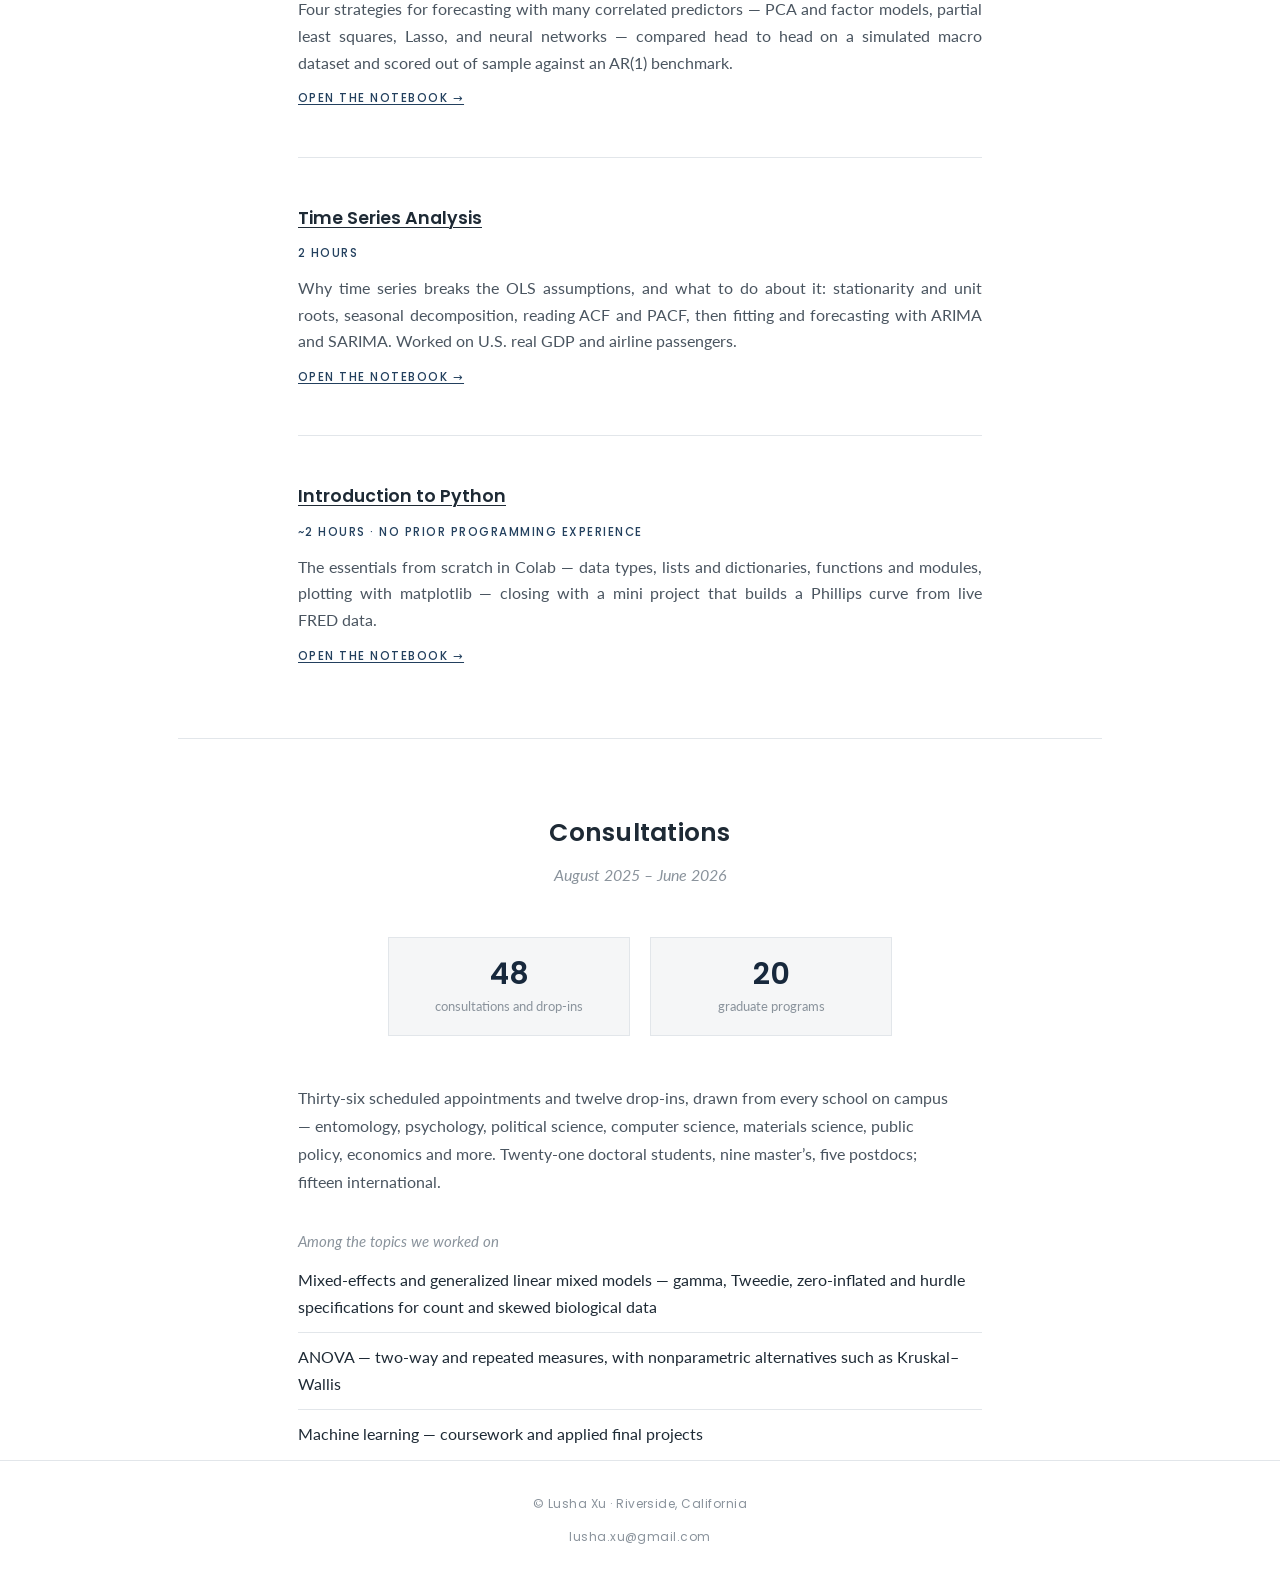
==== commit 301cf33a: "Trim the research page and drop the CV links Italicise "(scheduled)", remove the abstracts from the " ====
--- a/gradquant.html
+++ b/gradquant.html
@@ -15,7 +15,7 @@
 <link rel="icon" href="favicon.svg" type="image/svg+xml">
 <link rel="icon" href="favicon.ico" sizes="any">
 <link rel="apple-touch-icon" href="apple-touch-icon.png">
-<link rel="stylesheet" href="assets/style.css?v=13">
+<link rel="stylesheet" href="assets/style.css?v=14">
 </head>
 <body>
 
@@ -31,7 +31,6 @@
       <a href="research.html">Research</a>
       <a href="teaching.html">Teaching</a>
       <a href="gradquant.html" aria-current="page">GradQuant</a>
-      <a href="CV.pdf" target="_blank" rel="noopener">CV<span class="ext" aria-hidden="true">&#8599;</span></a>
     </nav>
   </header>
 
@@ -141,7 +140,6 @@
     <span>&copy; Lusha Xu &middot; Riverside, California</span>
     <span class="line2">
       <a href="mailto:lusha.xu@gmail.com">lusha.xu@gmail.com</a>
-      <a href="CV.pdf" target="_blank" rel="noopener">Curriculum Vitae</a>
     </span>
   </footer>
 
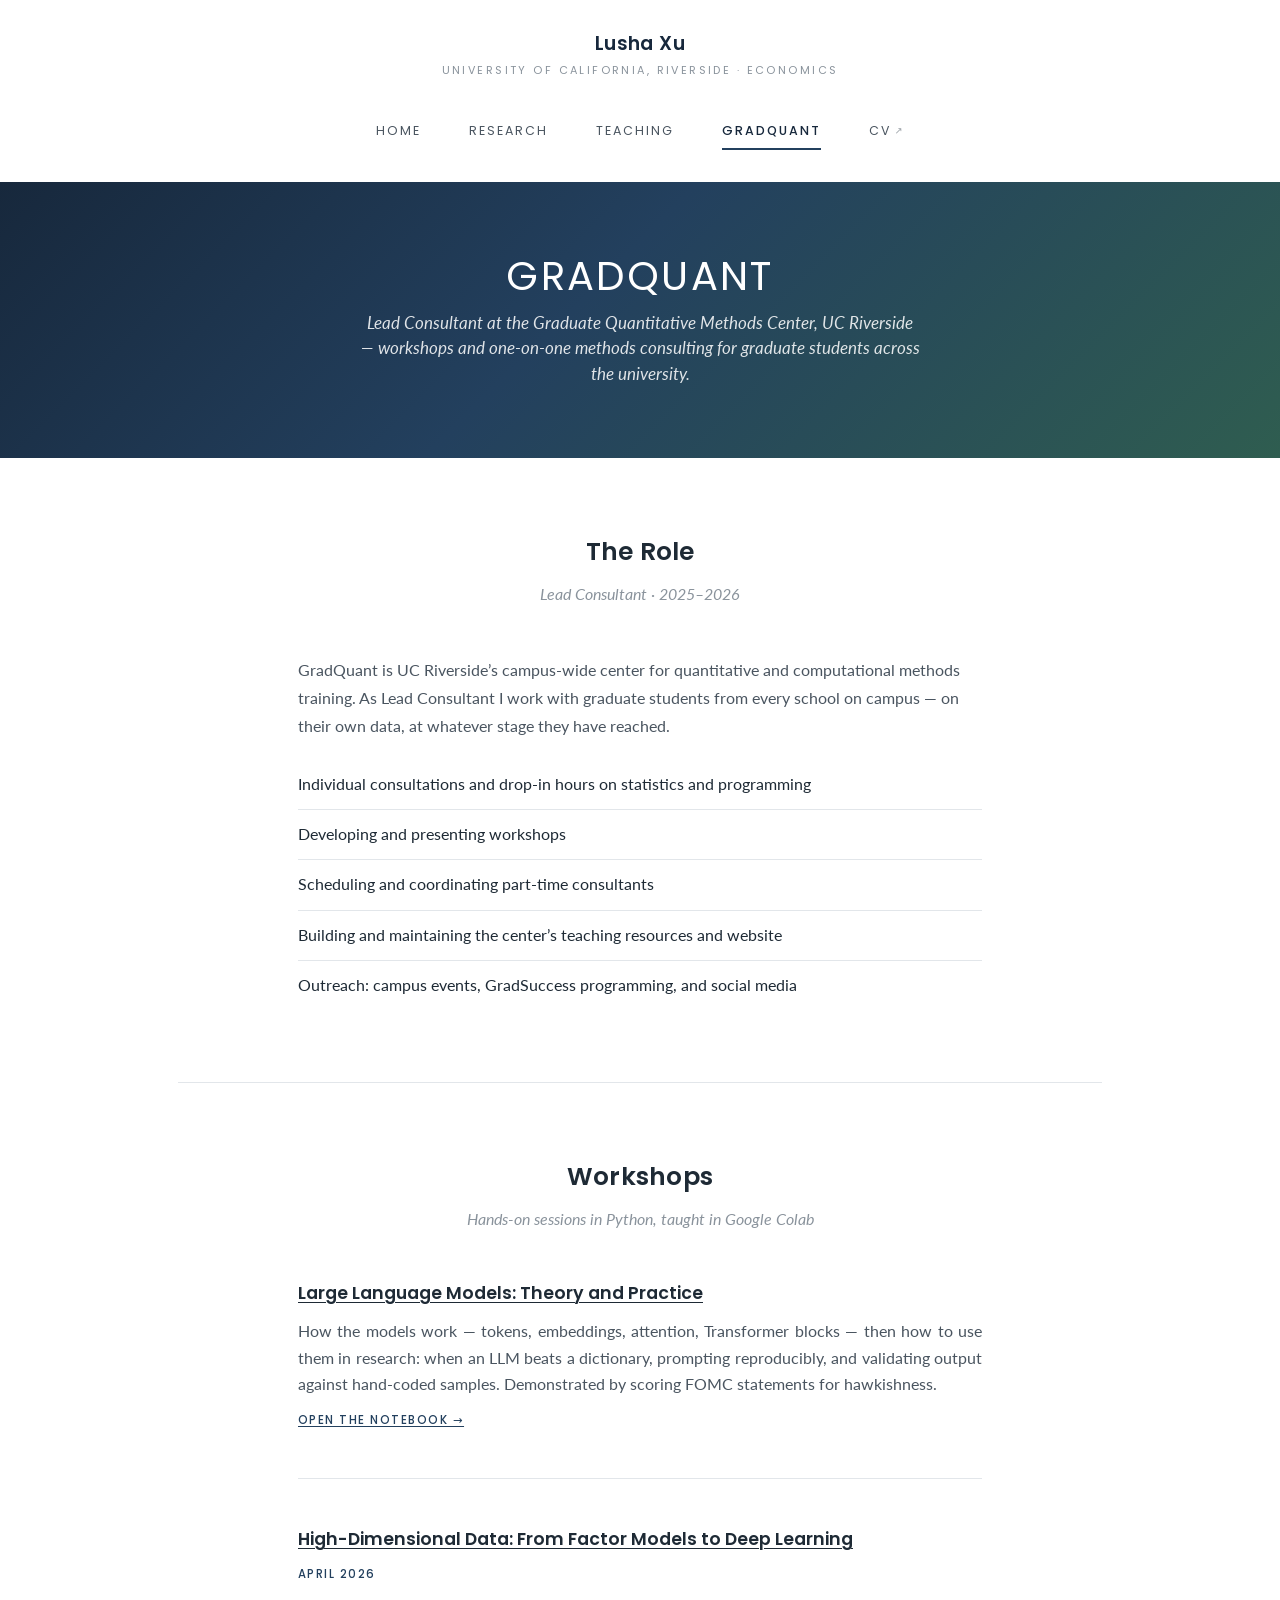
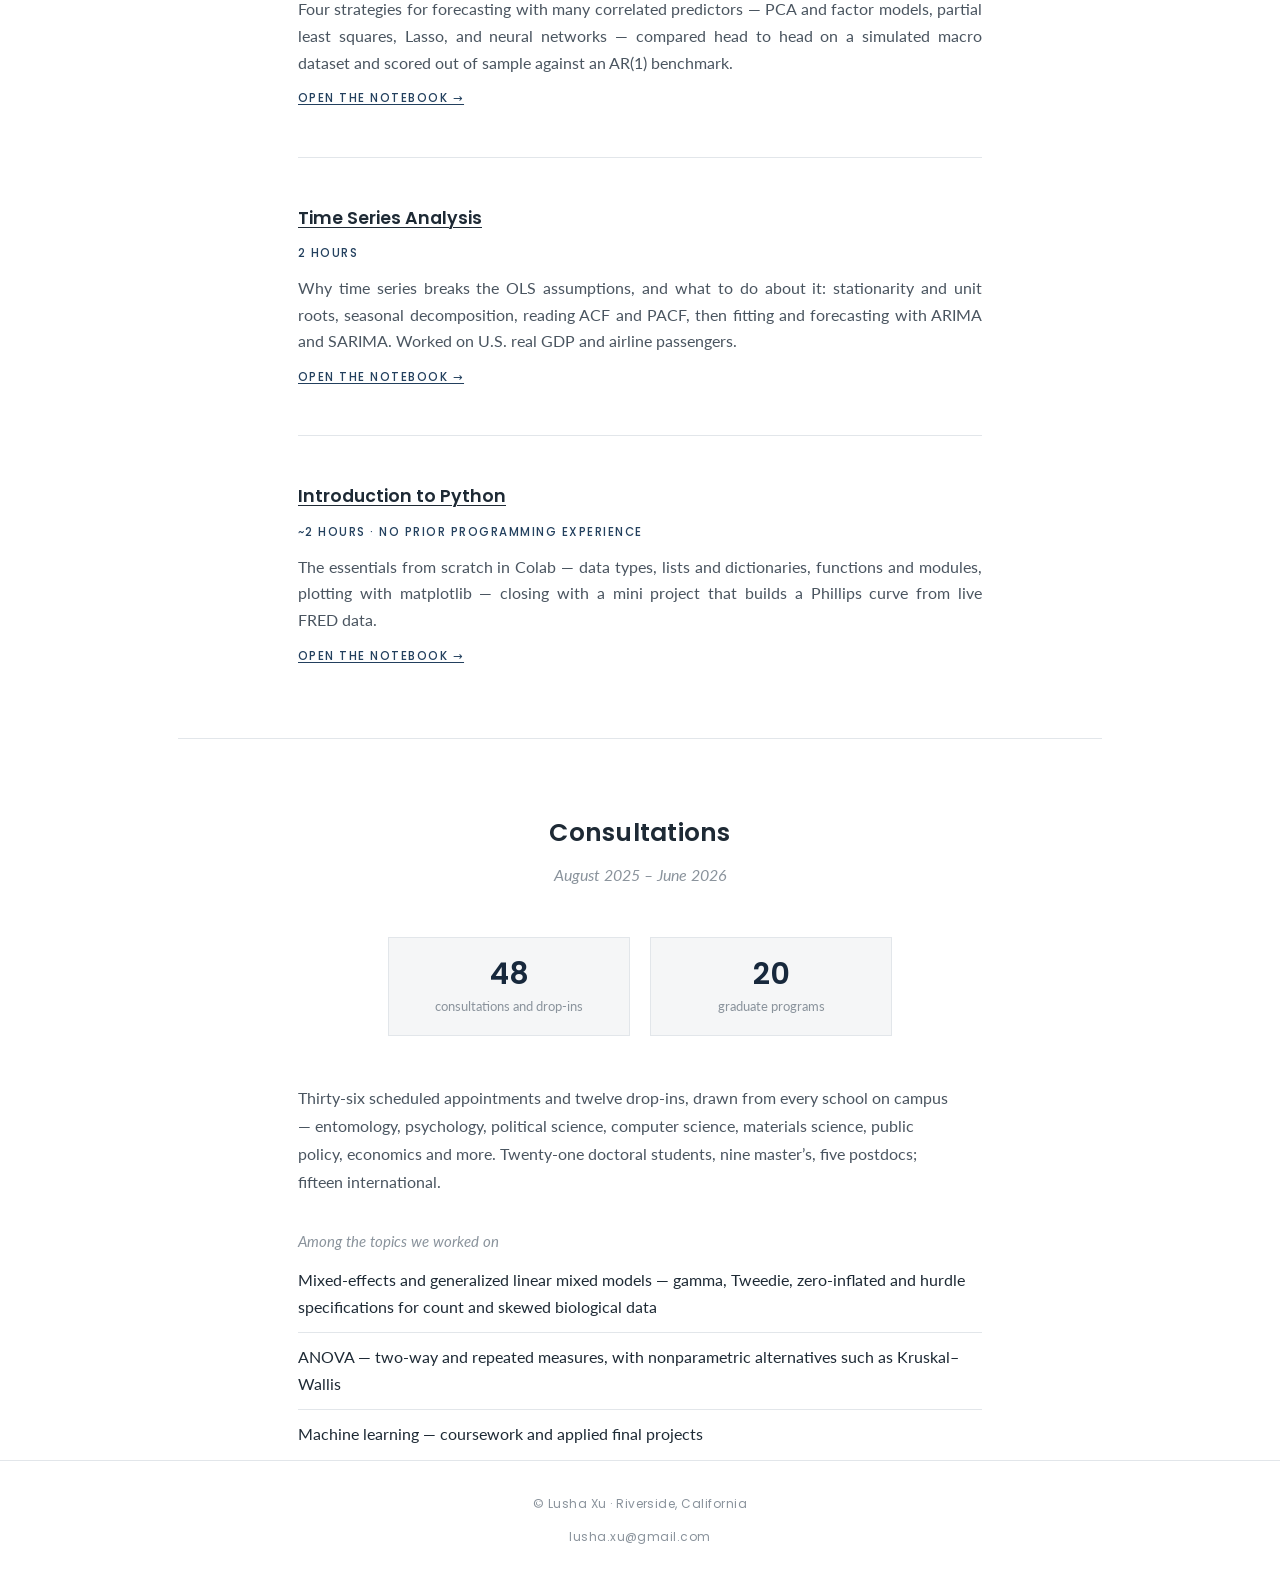
==== commit 1bbc2e29: "Restore the CV, abstracts and research fields; update teaching Install the new CV.pdf and bring back" ====
--- a/gradquant.html
+++ b/gradquant.html
@@ -15,7 +15,7 @@
 <link rel="icon" href="favicon.svg" type="image/svg+xml">
 <link rel="icon" href="favicon.ico" sizes="any">
 <link rel="apple-touch-icon" href="apple-touch-icon.png">
-<link rel="stylesheet" href="assets/style.css?v=14">
+<link rel="stylesheet" href="assets/style.css?v=15">
 </head>
 <body>
 
@@ -31,6 +31,7 @@
       <a href="research.html">Research</a>
       <a href="teaching.html">Teaching</a>
       <a href="gradquant.html" aria-current="page">GradQuant</a>
+      <a href="CV.pdf" target="_blank" rel="noopener">CV<span class="ext" aria-hidden="true">&#8599;</span></a>
     </nav>
   </header>
 
--- a/assets/style.css
+++ b/assets/style.css
@@ -277,6 +277,20 @@
   transition:color .15s ease, border-color .15s ease;
 }
 .intro-mail:hover{ color:var(--teal); border-bottom-color:var(--teal); }
+.intro-cv{
+  display:block;
+  width:fit-content;
+  margin-top:var(--s2);
+  padding:8px 16px;
+  font-family:var(--display);
+  font-size:13px;
+  letter-spacing:0.02em;
+  color:#fff;
+  background:var(--navy);
+  text-decoration:none;
+  transition:background .15s ease;
+}
+.intro-cv:hover{ background:var(--teal); color:#fff; }
 
 .intro-role{
   margin:var(--s1) 0 0;
@@ -563,7 +577,7 @@
   .hero{ padding:var(--s6) 24px; }
   .intro{ grid-template-columns:1fr; gap:var(--s4); }
   .intro-id{ text-align:center; }
-  .intro-id .portrait{ margin-inline:auto; }
+  .intro-id .portrait, .intro-cv{ margin-inline:auto; }
   .portrait{ width:min(260px, 62vw); }
   .intro-name{ font-size:clamp(28px, 7vw, 34px); }
   .mainnav{ gap:0 var(--s4); }
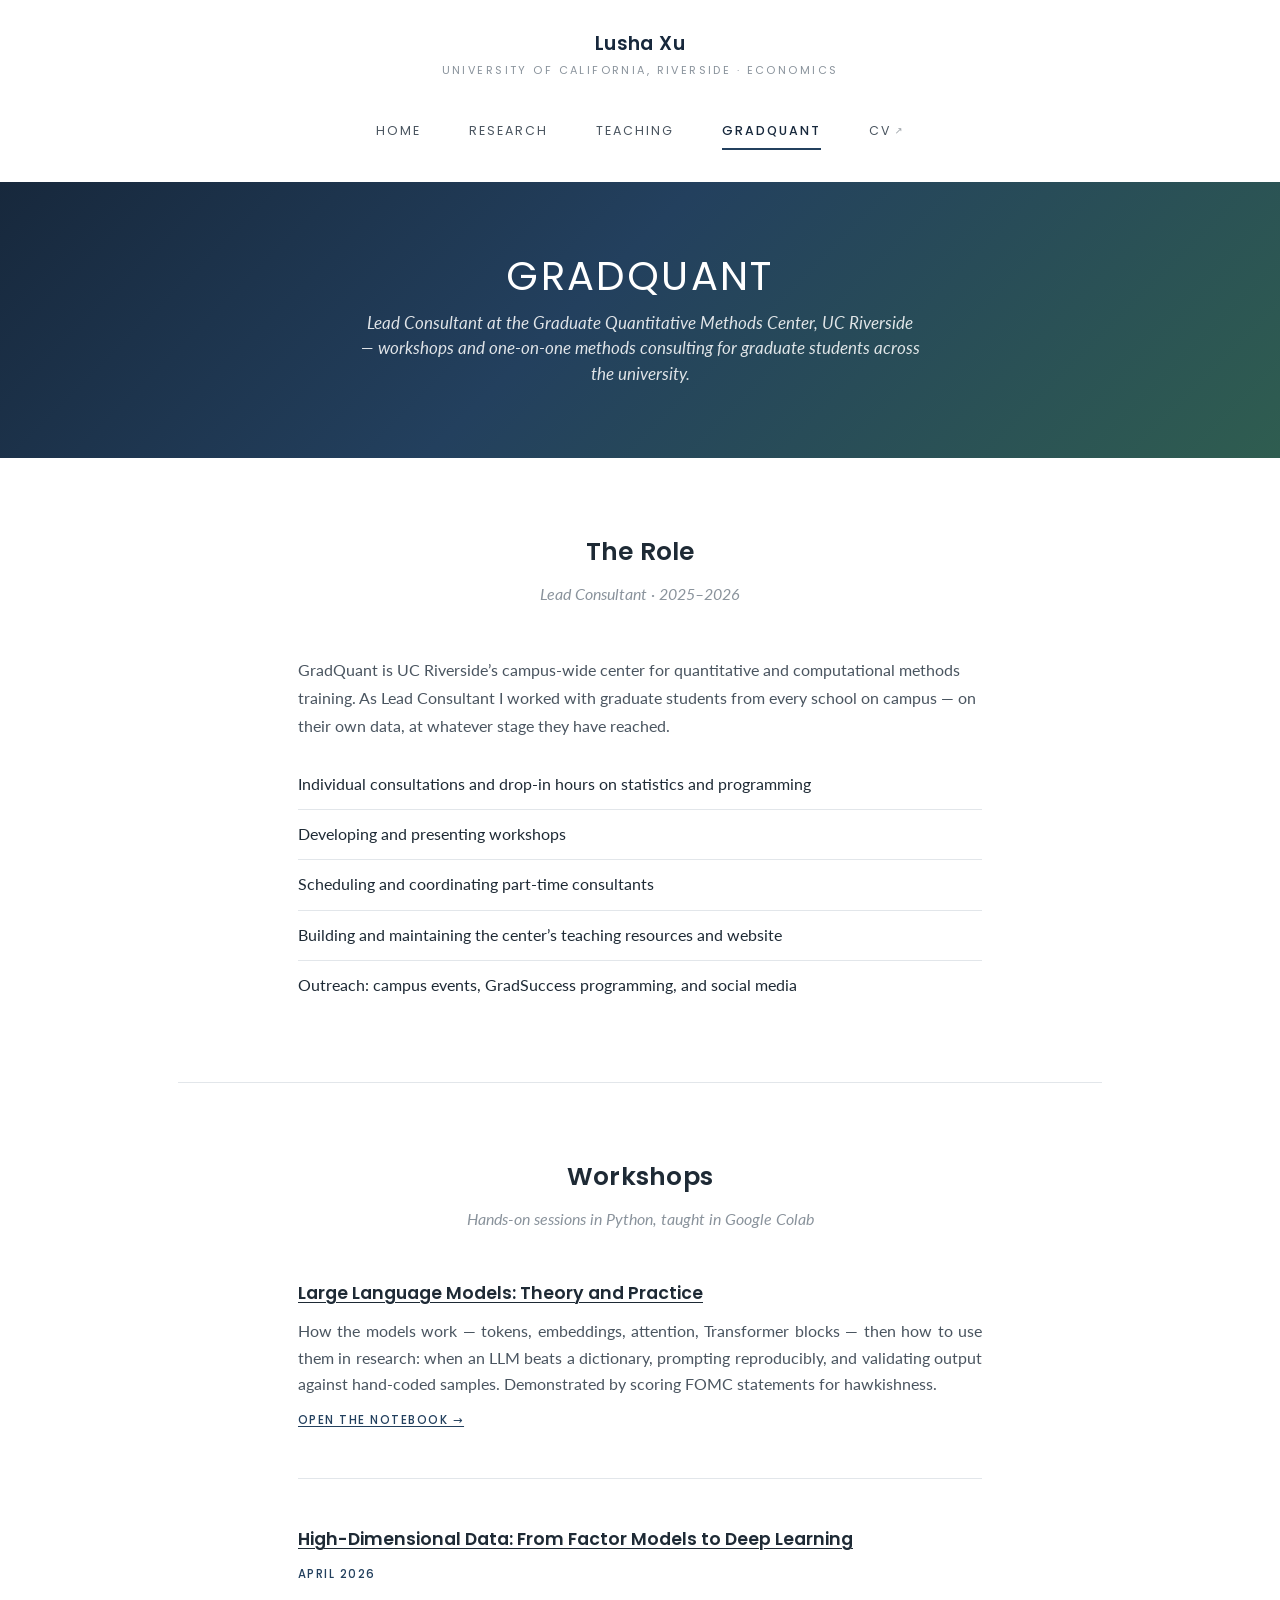
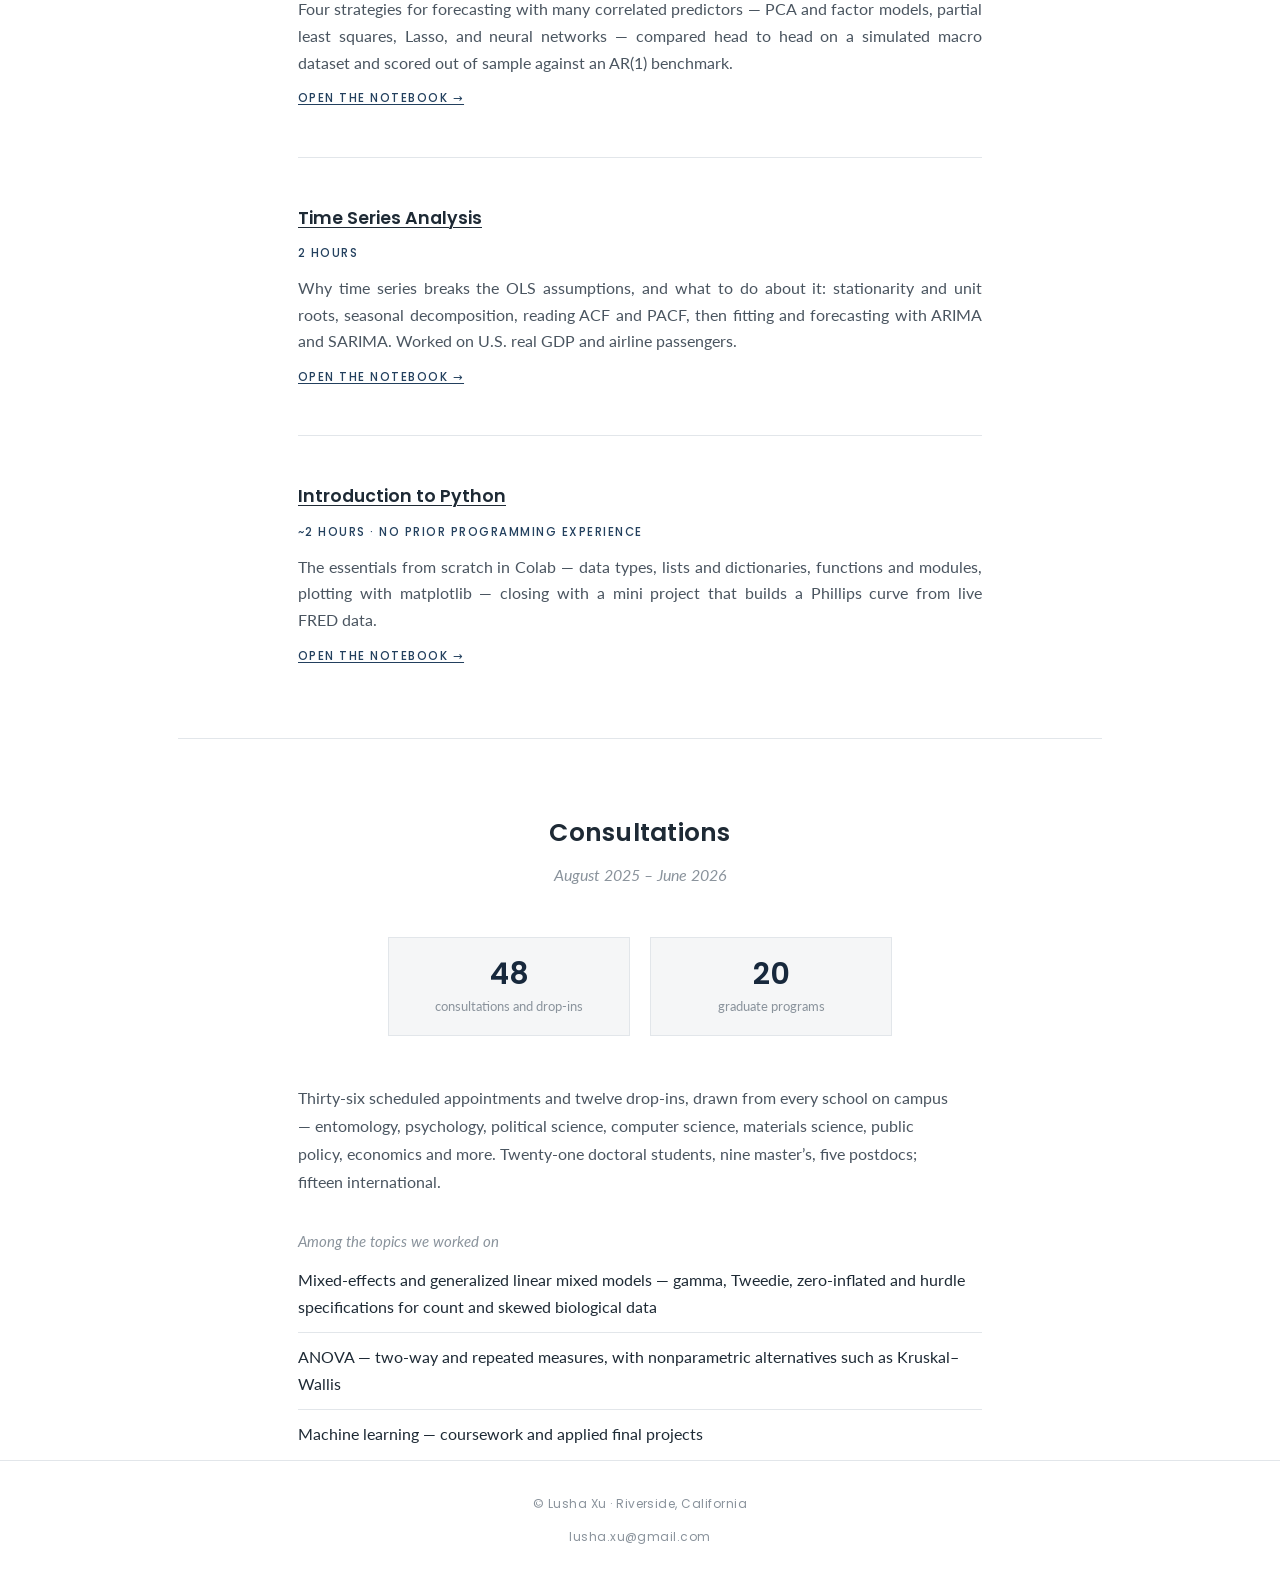
==== commit 26dd254b: "Put the GradQuant role in the past tense, trim the intro The Lead Consultant appointment has ended, " ====
--- a/gradquant.html
+++ b/gradquant.html
@@ -4,7 +4,7 @@
 <meta charset="UTF-8">
 <meta name="viewport" content="width=device-width, initial-scale=1.0">
 <title>GradQuant &mdash; Lusha Xu</title>
-<meta name="description" content="Lusha Xu is Lead Consultant at GradQuant, UC Riverside's Graduate Quantitative Methods Center: workshops on Python, time series, high-dimensional data, and large language models, plus one-on-one methods consulting for graduate students.">
+<meta name="description" content="Lusha Xu was Lead Consultant at GradQuant, UC Riverside's Graduate Quantitative Methods Center: workshops on Python, time series, high-dimensional data, and large language models, plus one-on-one methods consulting for graduate students.">
 <link rel="canonical" href="https://lushaxu.com/gradquant.html">
 <meta property="og:type" content="website">
 <meta property="og:title" content="GradQuant &mdash; Lusha Xu">
@@ -15,7 +15,7 @@
 <link rel="icon" href="favicon.svg" type="image/svg+xml">
 <link rel="icon" href="favicon.ico" sizes="any">
 <link rel="apple-touch-icon" href="apple-touch-icon.png">
-<link rel="stylesheet" href="assets/style.css?v=15">
+<link rel="stylesheet" href="assets/style.css?v=17">
 </head>
 <body>
 
@@ -49,7 +49,7 @@
       <div class="course-group">
         <p class="cons-desc">
           GradQuant is UC Riverside&rsquo;s campus-wide center for quantitative and computational
-          methods training. As Lead Consultant I work with graduate students from every school on
+          methods training. As Lead Consultant I worked with graduate students from every school on
           campus &mdash; on their own data, at whatever stage they have reached.
         </p>
         <ul class="courses">
--- a/assets/style.css
+++ b/assets/style.css
@@ -393,6 +393,46 @@
 }
 .paper .abstract .lab{ font-weight:700; color:var(--ink-strong); }
 
+/* Research list, set the way the CV reads: flush left, numbered, no ornament. */
+.papers{ max-width:76ch; margin-inline:auto; }
+.papers h3{
+  font-family:var(--body);
+  font-size:12px;
+  font-weight:700;
+  letter-spacing:0.14em;
+  text-transform:uppercase;
+  color:var(--ink-faint);
+  margin:var(--s5) 0 var(--s2);
+}
+.papers h3:first-child{ margin-top:0; }
+.entry{ display:flex; gap:10px; margin:0 0 var(--s3); }
+.entry .num{ flex:none; color:var(--ink-faint); }
+.entry .title{ margin:0; font-size:16px; line-height:1.55; }
+.entry .title strong{ font-weight:700; color:var(--ink-strong); }
+.entry .abstract{
+  margin:6px 0 0;
+  font-size:14px;
+  line-height:1.68;
+  text-align:justify;
+  hyphens:auto;
+}
+.entry .draft{ font-size:13px; color:var(--navy); text-decoration:none; }
+.entry .draft:hover{ color:var(--teal); text-decoration:underline; }
+
+/* Draft link beside a title. inline-block keeps the h3 underline off it. */
+.paper h3 .draft{
+  display:inline-block;
+  font-family:var(--display);
+  font-size:12.5px;
+  font-weight:500;
+  letter-spacing:0.04em;
+  color:var(--navy);
+  text-decoration:none;
+  margin-left:7px;
+  vertical-align:1.5px;
+}
+.paper h3 .draft:hover{ color:var(--teal); text-decoration:underline; }
+
 /* ============================================================
    Courses and talks
    ============================================================ */
@@ -588,7 +628,7 @@
   .mainnav{ gap:0 var(--s2); }
   .mainnav a{ font-size:11px; letter-spacing:0.08em; }
   .portrait{ width:min(200px, 52vw); }
-  .paper .abstract{ text-align:left; }
+  .paper .abstract, .entry .abstract{ text-align:left; }
   ul.courses li{ flex-wrap:wrap; gap:2px var(--s2); }
   ul.courses .code{ width:auto; }
   ul.courses .term{ width:100%; text-align:left; }
